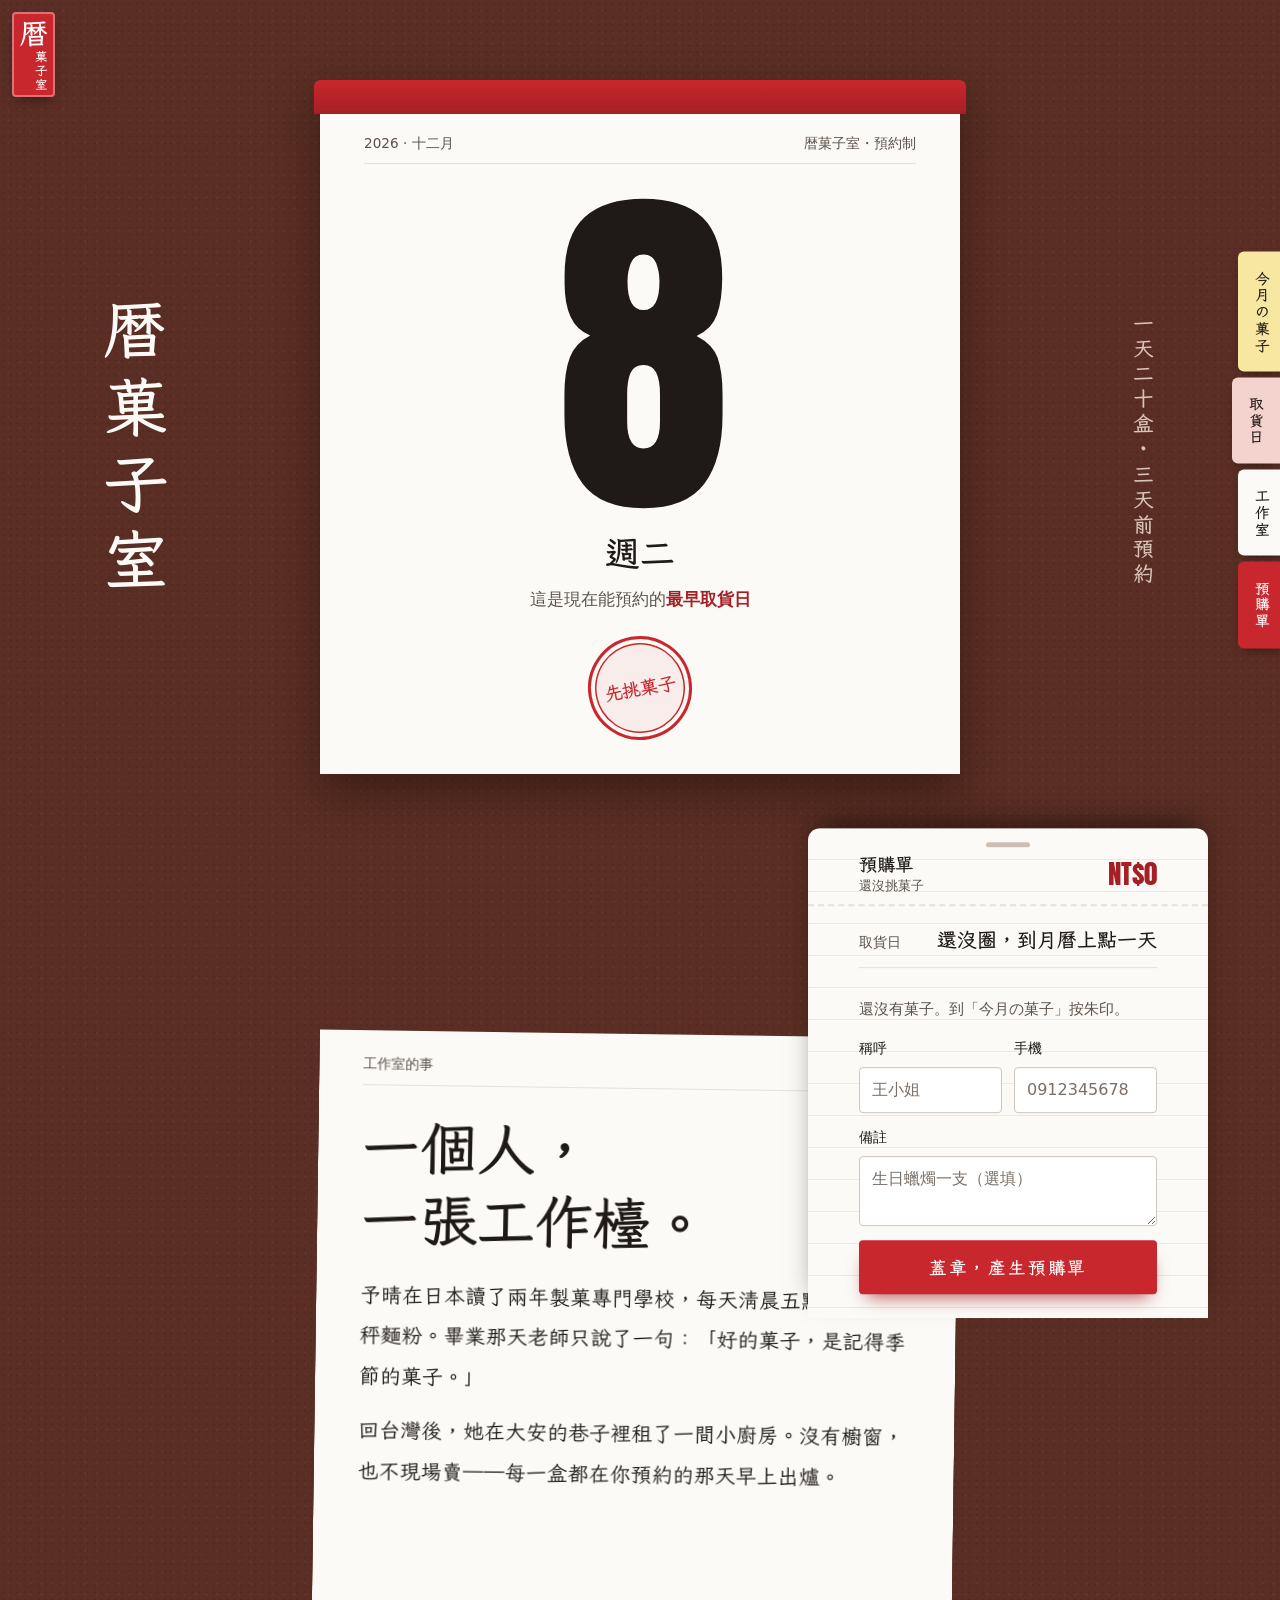
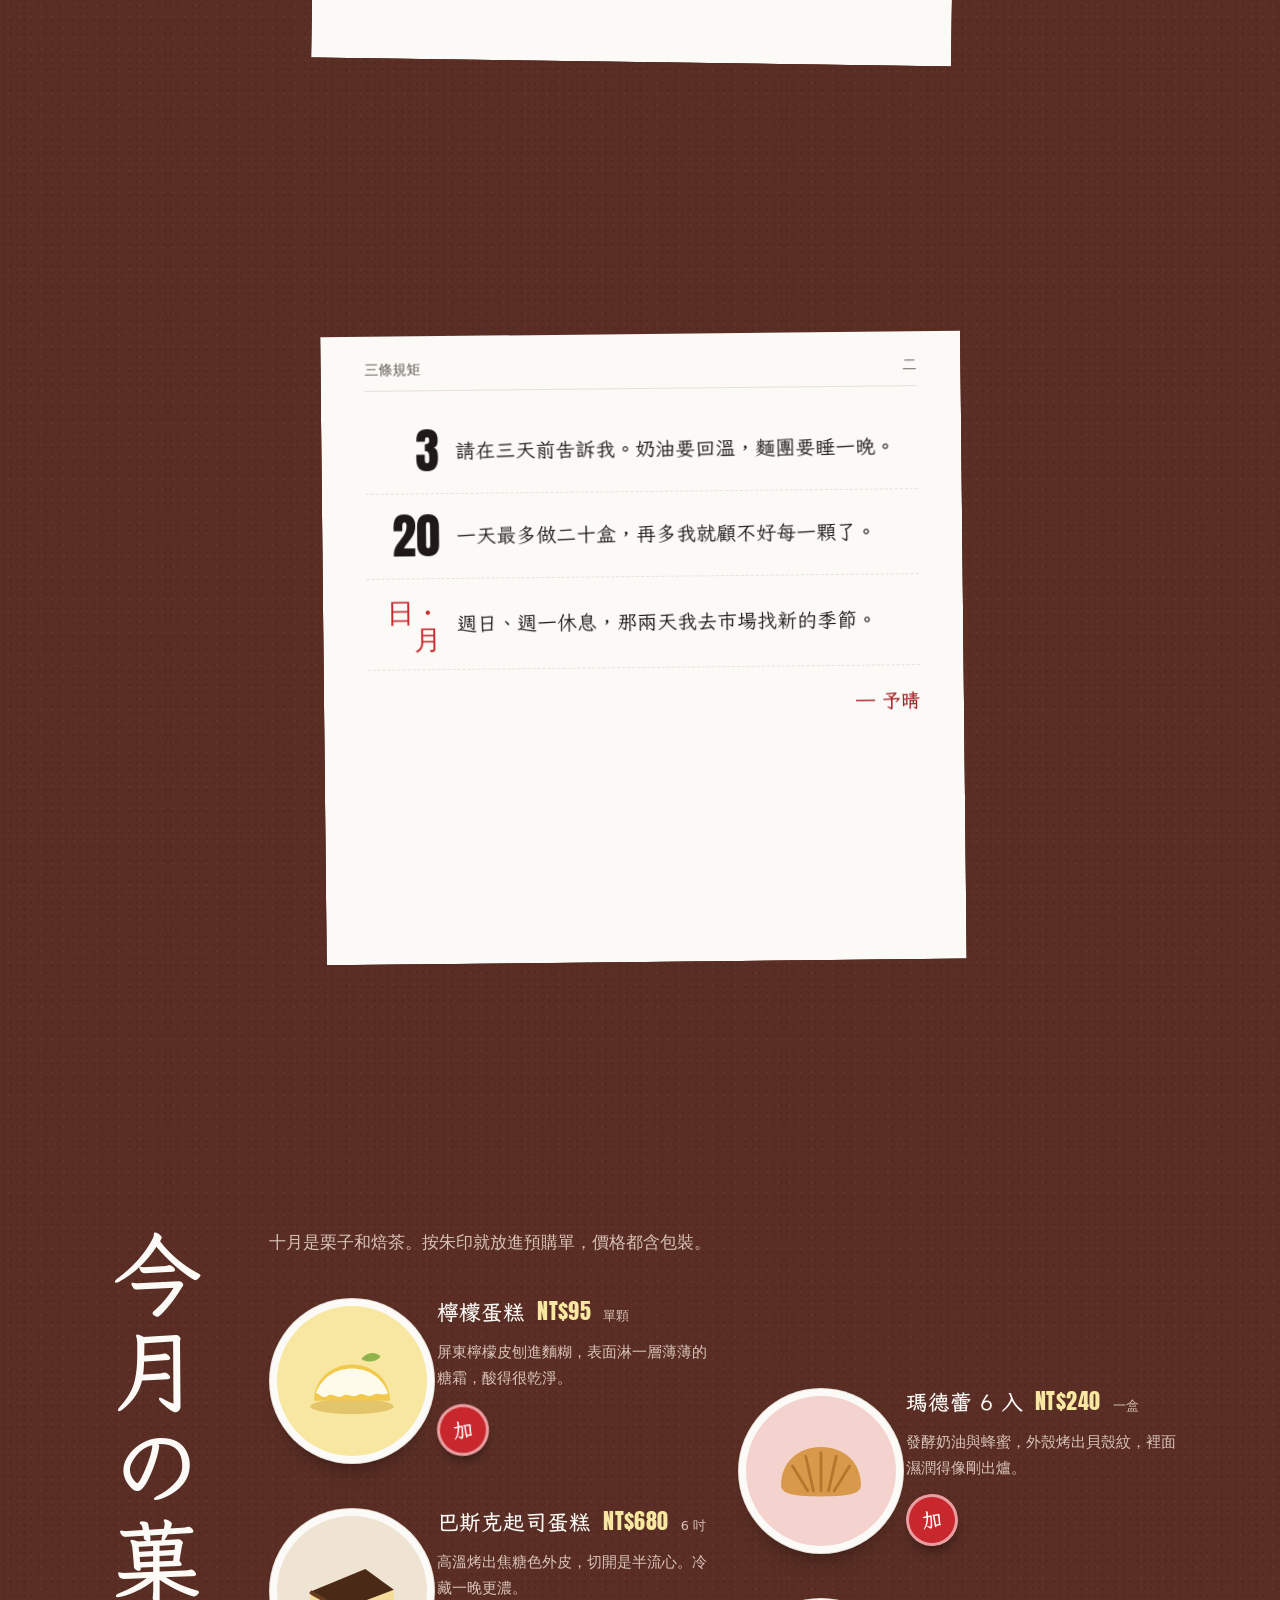
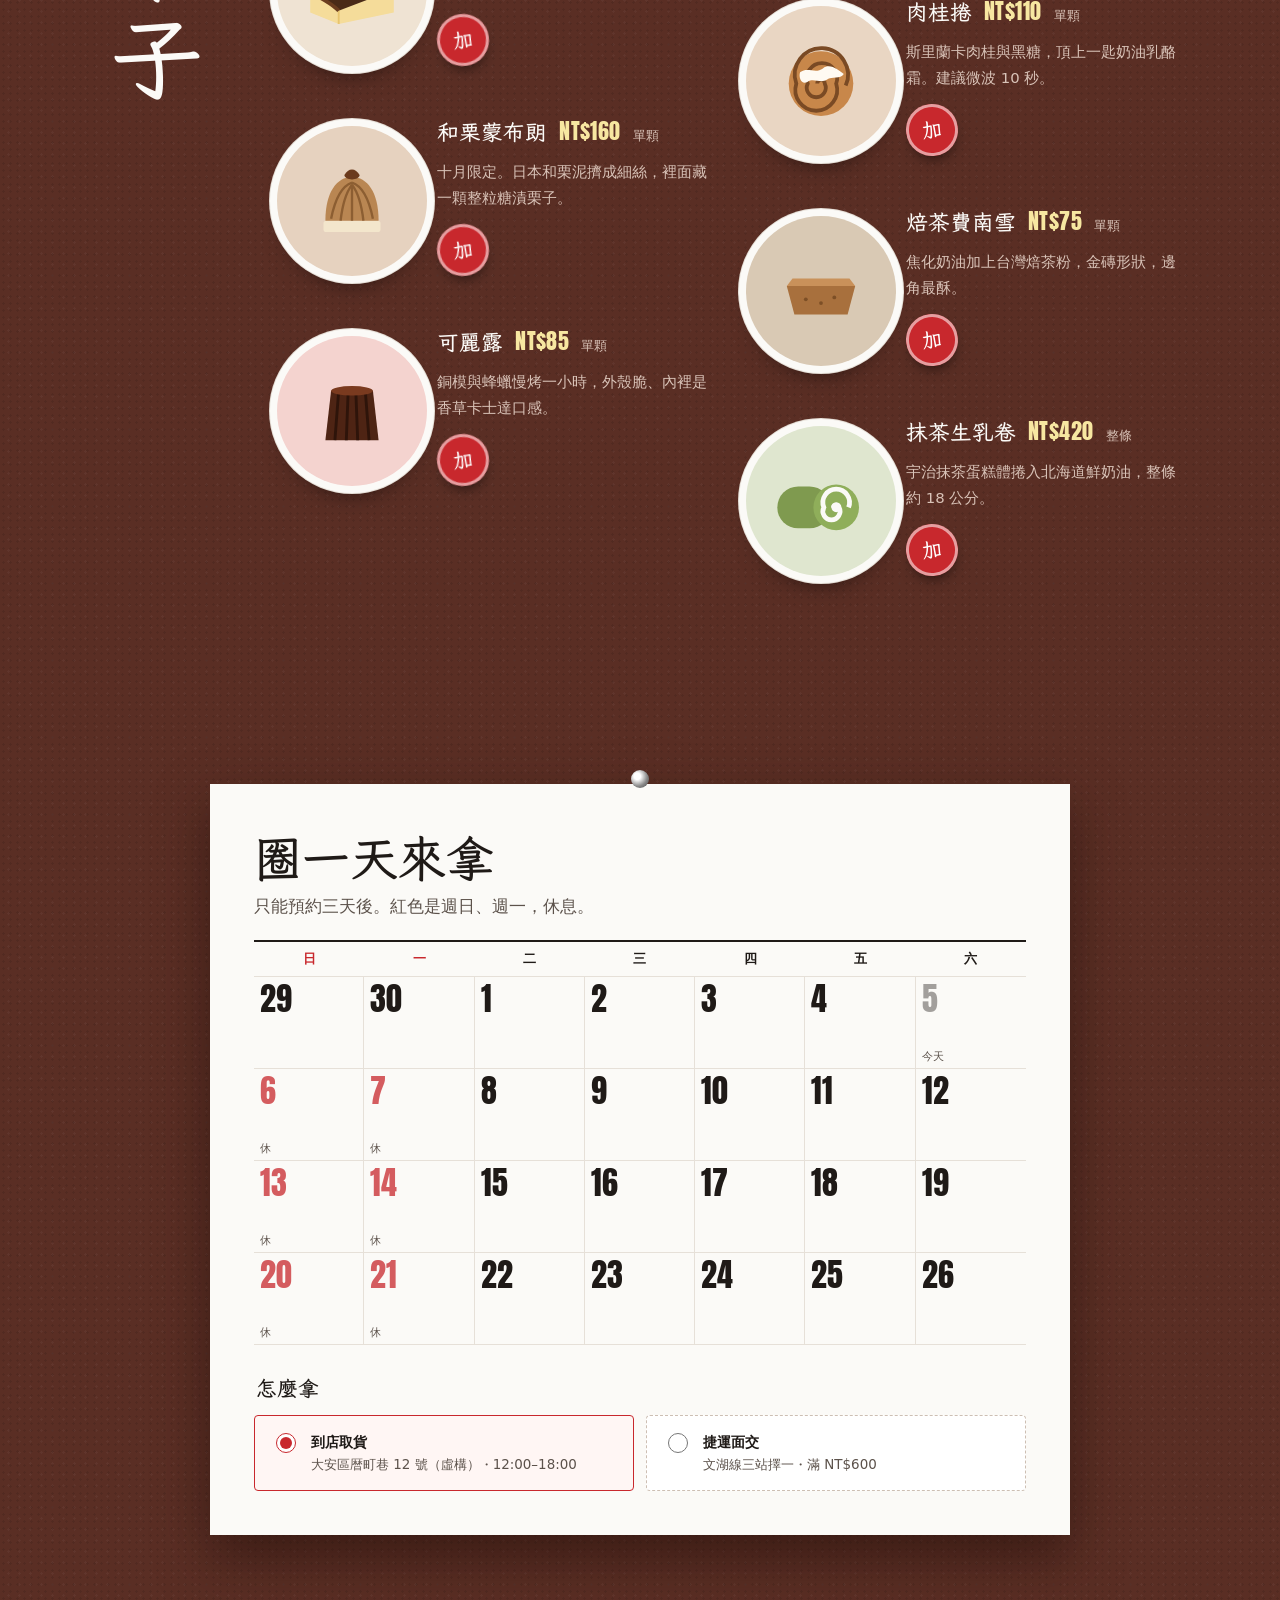
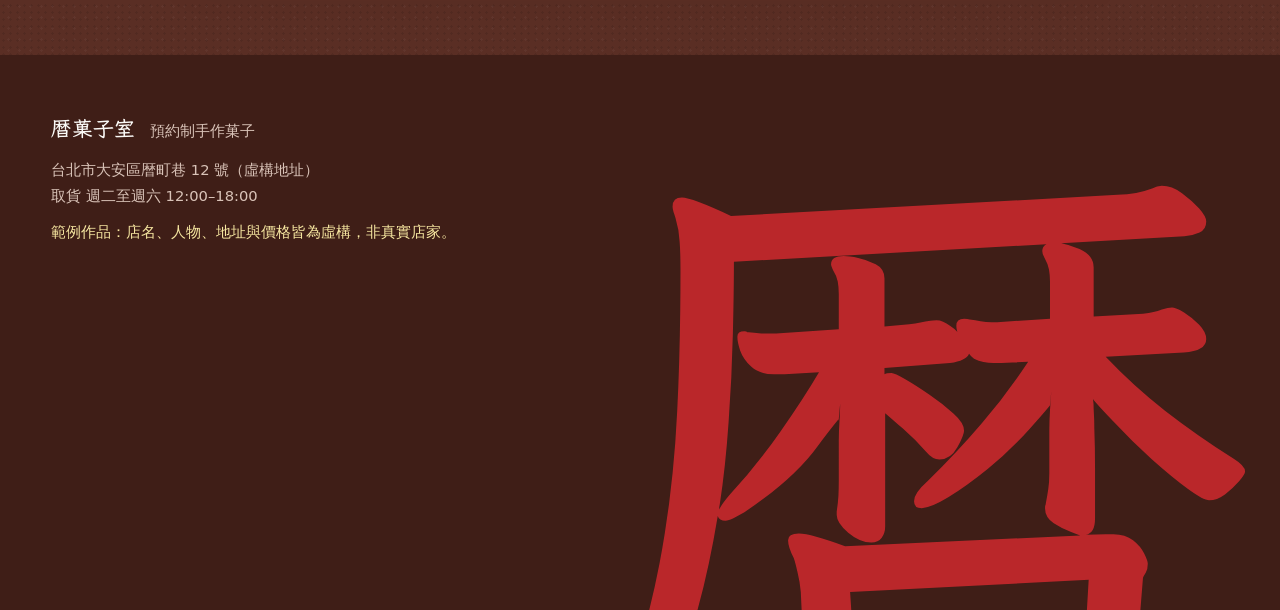
==== 01-dessert/index.html @ dc14c652 "Add five shop demo sites and portfolio index Co-Authored-By: Claude Opus 5.5 <noreply@anthropic.com>" ====
<!doctype html>
<html lang="zh-Hant-TW">
<head>
<meta charset="utf-8">
<meta name="viewport" content="width=device-width, initial-scale=1, viewport-fit=cover">
<title>暦菓子室｜預約制手作甜點</title>
<meta name="description" content="暦菓子室：預約制手作甜點工作室，線上選品項與取貨日，一鍵傳到 LINE 完成預購。（範例作品）">
<meta name="theme-color" content="#5a2e24">
<link rel="preconnect" href="https://fonts.googleapis.com">
<link rel="preconnect" href="https://fonts.gstatic.com" crossorigin>
<link href="https://fonts.googleapis.com/css2?family=Anton&family=LXGW+WenKai+TC:wght@400;700&family=Noto+Sans+TC:wght@400;500;700&display=swap" rel="stylesheet">
<link rel="stylesheet" href="style.css">
</head>
<body>
<!--
THESIS: 預購的核心是「哪一天拿」。整頁是一本日めくり撕頁日曆：往下捲就是一頁頁撕下來，導覽是活頁夾的直排索引標籤，購物單是從底部拉起的一張預購單。拒絕頂部導覽列＋商品格線＋購物車側欄。
OWN-WORLD: 栗子棕牆面、白色日曆紙與鋸齒撕邊、紅色週日週一、朱紅印章按鈕、直排書寫；Anton 大數字、霞鶩文楷手寫、思源黑體內文。
STORY: 第一頁看到最早能拿的日子 → 撕下一頁讀到一人工作室 → 再撕一頁讀到三條規矩 → 挑菓子蓋章 → 在整月月曆圈一天 → 拉起預購單傳 LINE。
FIRST VIEWPORT: 牆上一本撕頁日曆，整頁高的 Anton 數字是最早取貨日；左上角朱印店章；手機底部露出預購單把手；電腦右緣是直排索引標籤。
FORM: 日めくり撕頁日曆（rework：結構改為 sticky 疊頁 + 直排索引 + 底部抽屜）；seed key fad248e2。
FINISH: unreviewed and undocumented is unfinished; this build ends with the finish review, the verdict, DESIGN.md, and every shipping raster carrying its provenance
-->
<a class="skip" href="#kashi">跳到菓子清單</a>

<a class="seal" href="#top" aria-label="暦菓子室 回到第一頁"><span>暦</span><span>菓子室</span></a>

<nav class="tabs" aria-label="索引">
  <a href="#kashi" class="tab tab-a"><span>今月の菓子</span></a>
  <a href="#koyomi" class="tab tab-b"><span>取貨日</span></a>
  <a href="#studio" class="tab tab-c"><span>工作室</span></a>
  <a href="#slip" class="tab tab-d" id="tabSlip"><span>預購單</span><b id="tabCount" hidden>0</b></a>
</nav>

<main id="top">
  <div class="stack">
    <section class="page page-1" aria-labelledby="p1">
      <p class="wall-word wall-left" aria-hidden="true">暦菓子室</p>
      <p class="wall-word wall-right" aria-hidden="true">一天二十盒・三天前預約</p>
      <div class="sheet">
        <p class="sheet-top"><span id="heroYM">2026 · 十月</span><span>暦菓子室・預約制</span></p>
        <h1 id="p1" class="sr">暦菓子室 預約制手作菓子</h1>
        <p class="big-num" id="heroNum" aria-hidden="true">13</p>
        <p class="big-dow" id="heroDow">週二</p>
        <p class="big-note">這是現在能預約的<strong>最早取貨日</strong></p>
        <a class="stamp-btn" href="#kashi">先挑菓子</a>
      </div>
    </section>

    <section class="page page-2" id="studio" aria-labelledby="p2">
      <div class="sheet sheet-letter">
        <p class="sheet-top"><span>工作室的事</span><span>一</span></p>
        <h2 id="p2">一個人，<br>一張工作檯。</h2>
        <p>予晴在日本讀了兩年製菓專門學校，每天清晨五點跟著老師秤麵粉。畢業那天老師只說了一句：「好的菓子，是記得季節的菓子。」</p>
        <p>回台灣後，她在大安的巷子裡租了一間小廚房。沒有櫥窗，也不現場賣——每一盒都在你預約的那天早上出爐。</p>
      </div>
    </section>

    <section class="page page-3" aria-labelledby="p3">
      <div class="sheet sheet-list">
        <p class="sheet-top"><span>三條規矩</span><span>二</span></p>
        <h2 id="p3" class="sr">預約規矩</h2>
        <ol class="rules">
          <li><span class="r-num">3</span><p>請在三天前告訴我。奶油要回溫，麵團要睡一晚。</p></li>
          <li><span class="r-num">20</span><p>一天最多做二十盒，再多我就顧不好每一顆了。</p></li>
          <li><span class="r-num red">日・月</span><p>週日、週一休息，那兩天我去市場找新的季節。</p></li>
        </ol>
        <p class="sign">— 予晴</p>
      </div>
    </section>
  </div>

  <section id="kashi" class="kashi" aria-labelledby="kashiTitle">
    <h2 id="kashiTitle" class="vtitle">今月の菓子</h2>
    <p class="kashi-lead">十月是栗子和焙茶。按朱印就放進預購單，價格都含包裝。</p>
    <ol class="shelf" id="products"></ol>
  </section>

  <section id="koyomi" class="koyomi" aria-labelledby="koyomiTitle">
    <div class="wall-cal">
      <div class="wall-cal-head">
        <h2 id="koyomiTitle">圈一天來拿</h2>
        <p>只能預約三天後。紅色是週日、週一，休息。</p>
      </div>
      <div class="month" id="month"></div>
      <fieldset class="how">
        <legend>怎麼拿</legend>
        <label class="ticket"><input type="radio" name="method" value="store" checked><span><b>到店取貨</b><small>大安區暦町巷 12 號（虛構）・12:00–18:00</small></span></label>
        <label class="ticket"><input type="radio" name="method" value="meet"><span><b>捷運面交</b><small>文湖線三站擇一・滿 NT$600</small></span></label>
        <div class="meet" id="meetBox" hidden>
          <label>地點<select id="meetSpot"><option>科技大樓站 1 號出口</option><option>大安站 6 號出口</option><option>忠孝復興站 2 號出口</option></select></label>
          <label>時間<select id="meetTime"><option>13:00</option><option>15:00</option><option>17:30</option></select></label>
        </div>
      </fieldset>
    </div>
  </section>
</main>

<aside class="slip" id="slip" aria-labelledby="slipTitle">
  <button class="slip-handle" id="slipHandle" type="button" aria-expanded="false" aria-controls="slipBody">
    <span class="grip" aria-hidden="true"></span>
    <span class="slip-sum"><b id="slipTitle">預購單</b><span id="slipMeta">還沒挑菓子</span></span>
    <strong id="slipTotal">NT$0</strong>
  </button>
  <div class="slip-body" id="slipBody">
    <div class="slip-date">
      <span class="slip-label">取貨日</span>
      <span class="slip-day" id="slipDay">還沒圈</span>
    </div>
    <ul class="cart" id="cart"></ul>
    <p class="cart-empty" id="cartEmpty">還沒有菓子。到「今月の菓子」按朱印。</p>
    <div class="fields">
      <label>稱呼<input id="cName" autocomplete="name" placeholder="王小姐"></label>
      <label>手機<input id="cPhone" type="tel" inputmode="tel" autocomplete="tel" placeholder="0912345678"></label>
      <label class="wide">備註<textarea id="cNote" rows="2" placeholder="生日蠟燭一支（選填）"></textarea></label>
    </div>
    <p class="error" id="error" role="alert"></p>
    <button class="seal-submit" id="makeOrder" type="button">蓋章，產生預購單</button>
    <div class="result" id="result" hidden tabindex="-1">
      <p class="result-stamp" aria-hidden="true">受付</p>
      <pre id="orderText"></pre>
      <div class="result-actions">
        <button class="btn-ink" id="copyBtn" type="button">複製文字</button>
        <a class="btn-line" id="lineBtn" href="#" target="_blank" rel="noopener">傳到 LINE</a>
      </div>
      <p class="copied" id="copied" role="status"></p>
    </div>
  </div>
</aside>

<footer class="foot">
  <div class="foot-info">
    <p><b>暦菓子室</b>　預約制手作菓子</p>
    <p>台北市大安區暦町巷 12 號（虛構地址）<br>取貨 週二至週六 12:00–18:00</p>
    <p class="demo">範例作品：店名、人物、地址與價格皆為虛構，非真實店家。</p>
  </div>
  <p class="foot-glyph" aria-hidden="true">暦</p>
</footer>

<script src="script.js"></script>
</body>
</html>
---- 01-dessert/style.css ----
:root {
  --wall: #5a2e24;
  --wall-deep: #3f1e17;
  --paper: #fbfaf7;
  --paper-edge: #e6e0d8;
  --ink: #1f1a17;
  --ink-soft: #5c524b;
  --red: #c8282d;
  --red-deep: #a51f24;
  --memo: #f7e7a1;
  --sakura: #f4d3cf;
  --matcha: #dfe6cf;
  --on-wall: #f6ebe4;
  --on-wall-soft: #d9c3b8;
  --line: #06c755;
  --hand: "LXGW WenKai TC", "Noto Sans TC", serif;
  --sans: "Noto Sans TC", system-ui, sans-serif;
  --num: "Anton", "Noto Sans TC", sans-serif;
  --gutter: clamp(16px, 4vw, 56px);
  --ease: cubic-bezier(.16, 1, .3, 1);
  --zz: 12px;
}
[hidden] { display: none !important; }
*, *::before, *::after { box-sizing: border-box; }
html { scroll-behavior: smooth; -webkit-text-size-adjust: 100%; }
body {
  margin: 0; overflow-x: hidden;
  font-family: var(--sans); font-size: clamp(15px, 1rem + .15vw, 17px); line-height: 1.75;
  color: var(--on-wall); background-color: var(--wall);
  background-image: radial-gradient(rgba(0,0,0,.09) 1px, transparent 1.2px), radial-gradient(rgba(255,255,255,.035) 1px, transparent 1.2px);
  background-size: 7px 7px, 11px 11px; background-position: 0 0, 3px 5px;
  padding-bottom: calc(76px + env(safe-area-inset-bottom));
  -webkit-tap-highlight-color: transparent;
  caret-color: var(--red); accent-color: var(--red);
}
::selection { background: var(--memo); color: var(--ink); }
:focus-visible { outline: 3px solid var(--memo); outline-offset: 3px; }
.sheet :focus-visible, .slip :focus-visible, .wall-cal :focus-visible { outline-color: var(--red); }
h1, h2, h3 { font-family: var(--hand); font-weight: 700; line-height: 1.25; margin: 0; text-wrap: balance; }
p { margin: 0; }
a { color: inherit; }
svg { display: block; max-width: 100%; }
.sr { position: absolute; width: 1px; height: 1px; overflow: hidden; clip-path: inset(50%); }
.skip { position: absolute; left: -999px; top: 8px; background: var(--paper); color: var(--ink); padding: 8px 14px; z-index: 90; }
.skip:focus { left: 8px; }

/* ---------- seal (brand) ---------- */
.seal {
  position: fixed; top: 12px; left: 12px; z-index: 60;
  display: flex; gap: 2px; align-items: flex-start; text-decoration: none;
  writing-mode: vertical-rl; padding: 6px 7px;
  background: var(--red); color: #fff; border-radius: 4px;
  box-shadow: 0 6px 14px -6px rgba(0,0,0,.6), inset 0 0 0 2px rgba(255,255,255,.35);
  font-family: var(--hand); font-weight: 700;
}
.seal span:first-child { font-size: 1.45rem; line-height: 1; }
@media (min-width: 1024px) { .seal span:first-child { font-size: 1.8rem; } }
.seal span:last-child { font-size: .78rem; letter-spacing: .15em; line-height: 1.2; }

/* ---------- index tabs ---------- */
.tabs { position: fixed; top: 0; right: 10px; z-index: 55; display: flex; gap: 4px; }
.tab {
  display: grid; place-items: center; position: relative;
  width: 46px; min-height: 64px; padding: 14px 0 10px; text-decoration: none;
  writing-mode: vertical-rl; font-family: var(--hand); font-weight: 700; font-size: .92rem; letter-spacing: .12em;
  color: var(--ink); border-radius: 0 0 6px 6px;
  box-shadow: 0 6px 12px -6px rgba(0,0,0,.55);
  transition: padding .35s var(--ease);
}
.tab:hover, .tab[aria-current="true"] { padding-top: 22px; }
.tab-a { background: var(--memo); }
.tab-b { background: var(--sakura); }
.tab-c { background: var(--paper); }
.tab-d { background: var(--red); color: #fff; display: none; }
.tab b { writing-mode: horizontal-tb; margin-top: 6px; min-width: 22px; height: 22px; border-radius: 11px; background: #fff; color: var(--red); font: 700 .78rem/22px var(--sans); text-align: center; }
@media (max-width: 1023px) {
  .tab span { font-size: 0; }
  .tab-a span::after { content: "菓子"; font-size: .92rem; }
  .tab-b span::after { content: "取貨"; font-size: .92rem; }
  .tab-c span::after { content: "店"; font-size: .92rem; }
}
@media (min-width: 1024px) {
  .tabs { top: 50%; right: 0; transform: translateY(-50%); flex-direction: column; gap: 6px; }
  .tab { width: 48px; min-height: 0; padding: 18px 0; border-radius: 6px 0 0 6px; transform: translateX(6px); transition: transform .35s var(--ease); }
  .tab:hover, .tab[aria-current="true"] { transform: translateX(0); padding-top: 18px; }
  .tab-d { display: grid; }
}

/* ---------- stacked tear-off pages ---------- */
main { overflow-x: clip; }
#kashi, #koyomi { scroll-margin-top: 64px; }
.stack { position: relative; timeline-scope: --p2, --p3; }
.page { position: sticky; top: 0; min-height: 100svh; display: grid; place-items: center; padding: 84px var(--gutter) 100px; }
.wall-word { display: none; }
@media (min-width: 1024px) {
  .wall-word { display: block; position: absolute; top: 50%; translate: 0 -50%; writing-mode: vertical-rl; font-family: var(--hand); font-weight: 700; color: var(--paper); letter-spacing: .2em; }
  .wall-left { left: max(4vw, calc(50% - 560px)); font-size: clamp(3.4rem, 5vw, 5rem); }
  .wall-right { right: max(7vw, calc(50% - 520px)); font-size: 1.3rem; color: var(--on-wall-soft); }
}
.page-2 { view-timeline: --p2 block; }
.page-3 { view-timeline: --p3 block; }
.sheet {
  position: relative; width: min(100%, 640px); min-height: min(640px, calc(100svh - 200px));
  background: var(--paper); color: var(--ink);
  padding: 22px clamp(18px, 4vw, 44px) 34px;
  display: grid; align-content: start;
  filter: drop-shadow(0 18px 22px rgba(25, 8, 4, .45));
  transform-origin: 50% 0;
}
.page-1 .sheet::before {
  content: ""; position: absolute; left: -6px; right: -6px; top: -30px; height: 34px; border-radius: 6px 6px 0 0;
  background: linear-gradient(var(--red), var(--red-deep));
  -webkit-mask: radial-gradient(circle 7px at 25% 55%, #0000 98%, #000) , radial-gradient(circle 7px at 75% 55%, #0000 98%, #000);
  -webkit-mask-composite: source-in; mask-composite: intersect;
  mask: radial-gradient(circle 7px at 25% 55%, #0000 98%, #000), radial-gradient(circle 7px at 75% 55%, #0000 98%, #000);
}
.page-2 .sheet, .page-3 .sheet {
  -webkit-mask: linear-gradient(#000 0 0) 0 var(--zz) / 100% calc(100% - var(--zz)) no-repeat, conic-gradient(from 135deg at 50% 100%, #000 90deg, #0000 0) 0 0 / calc(2 * var(--zz)) var(--zz) repeat-x;
  mask: linear-gradient(#000 0 0) 0 var(--zz) / 100% calc(100% - var(--zz)) no-repeat, conic-gradient(from 135deg at 50% 100%, #000 90deg, #0000 0) 0 0 / calc(2 * var(--zz)) var(--zz) repeat-x;
  padding-top: calc(22px + var(--zz));
}
.page-2 .sheet { rotate: .8deg; }
.page-3 .sheet { rotate: -.6deg; }
.sheet-top { display: flex; justify-content: space-between; font-size: .85rem; color: var(--ink-soft); border-bottom: 1px solid var(--paper-edge); padding-bottom: 8px; margin-bottom: 8px; font-variant-numeric: tabular-nums; }
.big-num { font-family: var(--num); font-size: min(52vw, 40svh, 22rem); line-height: 1; text-align: center; letter-spacing: -.02em; font-variant-numeric: tabular-nums; margin-top: 8px; }
.big-dow { text-align: center; font-family: var(--hand); font-weight: 700; font-size: clamp(1.5rem, 5vw, 2.2rem); line-height: 1.2; }
.big-note { text-align: center; margin-top: 10px; color: var(--ink-soft); }
.big-note strong { color: var(--red-deep); }
.stamp-btn {
  justify-self: center; margin-top: 22px; width: 104px; height: 104px; border-radius: 50%;
  display: grid; place-items: center; text-decoration: none; rotate: -10deg;
  border: 3px solid var(--red); color: var(--red); background: rgba(200, 40, 45, .06);
  font-family: var(--hand); font-weight: 700; font-size: 1.15rem;
  box-shadow: inset 0 0 0 4px var(--paper), inset 0 0 0 5.5px var(--red);
  transition: rotate .4s var(--ease), background-color .2s;
}
.stamp-btn:hover { rotate: 0deg; background: rgba(200, 40, 45, .14); }
.sheet-letter h2 { font-size: clamp(2.2rem, 8vw, 3.6rem); margin: 18px 0 20px; }
.sheet-letter p:not(.sheet-top) { font-family: var(--hand); font-size: clamp(1.1rem, 3.6vw, 1.3rem); line-height: 1.95; margin-bottom: 14px; max-width: 30em; }
.rules { list-style: none; padding: 0; margin: 10px 0 0; }
.rules li { display: grid; grid-template-columns: 4.6rem 1fr; gap: 16px; align-items: center; padding: 18px 0; border-bottom: 1px dashed var(--paper-edge); }
.r-num { font-family: var(--num); font-size: 3rem; line-height: 1; text-align: right; }
.r-num.red { color: var(--red); font-size: 1.7rem; }
.rules p { font-family: var(--hand); font-size: clamp(1.08rem, 3.4vw, 1.25rem); line-height: 1.7; }
.sign { justify-self: end; margin-top: 18px; font-family: var(--hand); font-weight: 700; color: var(--red-deep); font-size: 1.2rem; }

@supports (animation-timeline: view()) {
  @media (prefers-reduced-motion: no-preference) {
    .page-1 .sheet { animation: recede linear both; animation-timeline: --p2; animation-range: entry 10% entry 100%; }
    .page-2 .sheet { animation: recede linear both; animation-timeline: --p3; animation-range: entry 10% entry 100%; }
    @keyframes recede { to { transform: translateY(-3%) scale(.93) rotate(-4deg); filter: drop-shadow(0 6px 8px rgba(25,8,4,.3)) brightness(.72); } }
  }
}

/* ---------- 今月の菓子 ---------- */
.kashi { position: relative; max-width: 1180px; margin: 0 auto; padding: clamp(64px, 10vw, 140px) var(--gutter) clamp(48px, 8vw, 100px); }
.vtitle { font-size: clamp(2.6rem, 10vw, 5.2rem); letter-spacing: .06em; color: var(--paper); }
.kashi-lead { color: var(--on-wall-soft); margin: 10px 0 40px; max-width: 26em; }
.shelf { list-style: none; margin: 0; padding: 0; display: grid; gap: 44px 28px; }
.item { display: grid; grid-template-columns: 112px 1fr; gap: 6px 18px; align-items: start; }
.plate {
  grid-row: span 3; width: 112px; aspect-ratio: 1; border-radius: 50%; display: grid; place-items: center;
  box-shadow: 0 0 0 7px var(--paper), 0 0 0 8px var(--paper-edge), 0 18px 24px -12px rgba(0,0,0,.6);
  margin: 8px;
}
.plate svg { width: 76%; }
.item h3 { font-size: 1.35rem; color: var(--paper); display: flex; flex-wrap: wrap; align-items: baseline; gap: 4px 12px; }
.item .price { font-family: var(--num); font-weight: 400; font-size: 1.35rem; letter-spacing: .02em; color: var(--memo); font-variant-numeric: tabular-nums; }
.item .unit { font-family: var(--sans); font-size: .8rem; font-weight: 400; color: var(--on-wall-soft); }
.item p { color: var(--on-wall-soft); font-size: .93rem; }
.hanko {
  width: 52px; height: 52px; border-radius: 50%; border: 0; cursor: pointer; rotate: -8deg;
  background: var(--red); color: #fff; font: 700 1.25rem/1 var(--hand);
  box-shadow: inset 0 0 0 3px rgba(255,255,255,.55), 0 8px 14px -6px rgba(0,0,0,.6);
  transition: rotate .35s var(--ease), scale .2s var(--ease);
}
.hanko:hover { rotate: 4deg; }
.hanko:active { scale: .9; }
.qty { display: inline-flex; align-items: center; gap: 6px; }
.qty button { width: 44px; height: 44px; border-radius: 50%; border: 2px solid currentColor; background: transparent; color: inherit; font: 700 1.25rem/1 var(--sans); cursor: pointer; }
.shelf .qty { color: var(--paper); }
.shelf .qty button:hover { background: var(--paper); color: var(--wall); }
.qty output { min-width: 2.2ch; text-align: center; font-family: var(--num); font-size: 1.6rem; font-variant-numeric: tabular-nums; }
.shelf .qty output { color: var(--memo); }
@media (min-width: 720px) {
  .shelf { grid-template-columns: 1fr 1fr; }
  .shelf .item:nth-child(even) { translate: 0 90px; }
  .shelf { padding-bottom: 90px; }
}
@media (min-width: 1024px) {
  .kashi { display: grid; grid-template-columns: auto 1fr; gap: 0 56px; }
  .vtitle { writing-mode: vertical-rl; grid-row: span 2; position: sticky; top: 60px; align-self: start; font-size: 5.6rem; }
  .kashi-lead { margin-top: 0; }
  .item { grid-template-columns: 150px 1fr; }
  .plate { width: 150px; }
}

/* ---------- wall calendar ---------- */
.koyomi { padding: clamp(40px, 8vw, 100px) var(--gutter) clamp(64px, 10vw, 120px); }
.wall-cal { max-width: 860px; margin: 0 auto; background: var(--paper); color: var(--ink); padding: clamp(18px, 4vw, 44px); position: relative; filter: drop-shadow(0 22px 26px rgba(25,8,4,.5)); }
.wall-cal::before { content: ""; position: absolute; top: -14px; left: 50%; width: 18px; height: 18px; border-radius: 50%; translate: -50% 0; background: radial-gradient(circle at 35% 35%, #fff 0 20%, #888 60%, #444); }
.wall-cal-head { display: grid; gap: 4px; margin-bottom: 18px; }
.wall-cal-head h2 { font-size: clamp(2rem, 6vw, 3rem); }
.wall-cal-head p { color: var(--ink-soft); }
.month { display: grid; grid-template-columns: repeat(7, minmax(0, 1fr)); border-top: 2px solid var(--ink); }
.dow-h { padding: 6px 0; text-align: center; font-size: .8rem; font-weight: 700; border-bottom: 1px solid var(--paper-edge); }
.dow-h.red { color: var(--red); }
.cell {
  position: relative; min-height: clamp(58px, 12vw, 92px); border: 0; border-bottom: 1px solid var(--paper-edge); border-right: 1px solid var(--paper-edge);
  background: transparent; color: var(--ink); cursor: pointer; padding: 4px 6px; text-align: left;
  display: grid; align-content: space-between; font-family: var(--sans);
}
.cell:nth-child(7n) { border-right: 0; }
.cell .n { font-family: var(--num); font-size: clamp(1.3rem, 4vw, 2rem); line-height: 1.1; font-variant-numeric: tabular-nums; }
.cell .s { font-size: .68rem; color: var(--ink-soft); }
.cell.red .n { color: var(--red); }
.cell:disabled { cursor: not-allowed; }
.cell:disabled .n { opacity: .4; }
.cell.red:disabled .n { opacity: .75; }
.cell.blank { cursor: default; }
.cell:not(:disabled):not(.blank):hover { background: #fdf3e9; }
.cell .ring { position: absolute; inset: 2px; pointer-events: none; }
.cell .ring ellipse { fill: none; stroke: var(--red); stroke-width: 3; stroke-linecap: round; stroke-dasharray: 100; stroke-dashoffset: 100; opacity: 0; }
.cell[aria-pressed="true"] .ring ellipse { opacity: 1; }
.cell[aria-pressed="true"] .ring ellipse { animation: draw .6s var(--ease) forwards; }
@keyframes draw { to { stroke-dashoffset: 0; } }
.how { border: 0; padding: 0; margin: 26px 0 0; display: grid; gap: 12px; }
.how legend { font-family: var(--hand); font-weight: 700; font-size: 1.3rem; margin-bottom: 8px; }
@media (min-width: 640px) { .how { grid-template-columns: 1fr 1fr; } .meet { grid-column: 1 / -1; } }
.ticket { position: relative; display: flex; gap: 12px; align-items: flex-start; padding: 14px 16px; cursor: pointer; background: #fff; border: 1.5px dashed #cdbfb3; border-radius: 4px; }
.ticket:has(input:checked) { border-style: solid; border-color: var(--red); background: #fff6f4; }
.ticket input { width: 20px; height: 20px; margin-top: 3px; flex: none; }
.ticket small { display: block; color: var(--ink-soft); font-size: .84rem; line-height: 1.5; }
.meet { display: grid; gap: 12px; grid-template-columns: 1fr 1fr; }
label { display: grid; gap: 6px; font-size: .9rem; font-weight: 500; color: var(--ink); }
input:not([type=radio]), select, textarea { width: 100%; min-height: 46px; padding: 10px 12px; font: 16px/1.5 var(--sans); color: var(--ink); background: #fff; border: 1.5px solid #cfc6bd; border-radius: 4px; }
input::placeholder, textarea::placeholder { color: #7a6f67; }
input:focus, select:focus, textarea:focus { outline: none; border-color: var(--red); box-shadow: 0 0 0 3px rgba(200,40,45,.18); }
input[aria-invalid="true"] { border-color: var(--red); background: #fff5f3; }

/* ---------- order slip (bottom drawer) ---------- */
.slip {
  position: fixed; left: 0; right: 0; bottom: 0; z-index: 70;
  max-height: 88svh; display: flex; flex-direction: column;
  background: var(--paper); color: var(--ink);
  border-radius: 14px 14px 0 0;
  box-shadow: 0 -14px 30px -10px rgba(0,0,0,.55);
  transform: translateY(calc(100% - 72px - env(safe-area-inset-bottom)));
  transition: transform .5s var(--ease);
  background-image: repeating-linear-gradient(transparent 0 31px, rgba(44, 80, 160, .1) 31px 32px);
}
.slip.open { transform: translateY(0); }
.slip.dragging { transition: none; }
.slip-handle {
  flex: none; display: grid; grid-template-columns: 1fr auto; align-items: center; gap: 2px 12px;
  min-height: 72px; padding: 14px var(--gutter) 10px; border: 0; background: transparent; color: inherit; cursor: grab; text-align: left; touch-action: none;
  border-bottom: 2px dashed var(--paper-edge);
}
.grip { grid-column: 1 / -1; justify-self: center; width: 44px; height: 5px; border-radius: 3px; background: #cdbfb3; margin-bottom: 4px; }
.slip-sum { display: grid; line-height: 1.3; }
.slip-sum b { font-family: var(--hand); font-size: 1.15rem; }
.slip-sum span { font-size: .82rem; color: var(--ink-soft); }
.slip-handle strong { font-family: var(--num); font-weight: 400; font-size: 1.7rem; color: var(--red-deep); font-variant-numeric: tabular-nums; }
.slip.bump .slip-handle strong { animation: bump .45s var(--ease); }
@keyframes bump { 40% { transform: scale(1.18); } }
.slip-body { overflow-y: auto; overscroll-behavior: contain; padding: 16px var(--gutter) calc(24px + env(safe-area-inset-bottom)); display: grid; gap: 14px; align-content: start; }
.slip-date { display: flex; align-items: baseline; justify-content: space-between; gap: 12px; padding-bottom: 10px; border-bottom: 1px solid var(--paper-edge); }
.slip-label { font-size: .85rem; color: var(--ink-soft); }
.slip-day { font-family: var(--hand); font-weight: 700; font-size: 1.25rem; }
.slip-day.set { color: var(--red-deep); }
.cart { list-style: none; margin: 0; padding: 0; display: grid; gap: 6px; }
.cart li { display: grid; grid-template-columns: 1fr auto; align-items: center; gap: 0 10px; padding: 6px 0; border-bottom: 1px dotted #cdbfb3; }
.cart .c-name { font-weight: 700; }
.cart .c-price { font-weight: 700; font-variant-numeric: tabular-nums; }
.cart .qty { grid-column: 1 / -1; color: var(--ink); }
.cart .qty button { width: 44px; height: 44px; }
.cart .qty output { font-size: 1.2rem; }
.cart-empty { color: var(--ink-soft); font-size: .92rem; }
.fields { display: grid; gap: 12px; grid-template-columns: 1fr 1fr; }
.fields .wide { grid-column: 1 / -1; }
.error { color: var(--red-deep); font-weight: 700; font-size: .92rem; }
.error:empty { display: none; }
.seal-submit {
  min-height: 54px; border: 0; border-radius: 4px; cursor: pointer;
  background: var(--red); color: #fff; font: 700 1.1rem var(--hand); letter-spacing: .1em;
  box-shadow: 0 10px 18px -8px rgba(165, 31, 36, .8);
}
.seal-submit:active { transform: translateY(1px); }
.result { position: relative; outline: none; border-top: 2px dashed var(--paper-edge); padding-top: 16px; }
.result-stamp { position: absolute; right: 4px; top: 12px; width: 70px; height: 70px; border-radius: 50%; border: 3px solid var(--red); color: var(--red); display: grid; place-items: center; font: 700 1.2rem var(--hand); rotate: 14deg; opacity: .85; }
.result pre { white-space: pre-wrap; word-break: break-word; margin: 0 0 14px; padding-right: 64px; font: 15px/1.8 var(--sans); }
.result-actions { display: flex; flex-wrap: wrap; gap: 10px; }
.result-actions > * { flex: 1 1 140px; min-height: 48px; display: inline-flex; align-items: center; justify-content: center; border: 0; border-radius: 4px; font: 700 1rem var(--sans); text-decoration: none; cursor: pointer; }
.btn-ink { background: var(--ink); color: #fff; }
.btn-line { background: var(--line); color: #fff; }
.copied { color: #1b7a3d; font-weight: 700; font-size: .9rem; min-height: 1.5em; margin-top: 8px; }
@media (min-width: 1024px) {
  body { padding-bottom: 0; }
  .slip { left: auto; right: 72px; width: 400px; border-radius: 12px 12px 0 0; max-height: 86svh; }
}

/* ---------- footer ---------- */
.foot { position: relative; overflow: hidden; background: var(--wall-deep); padding: 56px var(--gutter) 0; display: grid; }
.foot-info { display: grid; gap: 10px; max-width: 420px; color: var(--on-wall-soft); font-size: .92rem; position: relative; z-index: 1; }
.foot-info b { color: var(--paper); font-family: var(--hand); font-size: 1.3rem; }
.foot-info .demo { color: var(--memo); }
.foot-glyph { font-family: var(--hand); font-weight: 700; color: var(--red); font-size: clamp(15rem, 62vw, 44rem); line-height: .78; margin: -.06em -.08em -.2em auto; opacity: .9; }

@media (prefers-reduced-motion: reduce) {
  html { scroll-behavior: auto; }
  *, *::before, *::after { animation-duration: .01ms !important; animation-iteration-count: 1 !important; transition-duration: .01ms !important; }
}
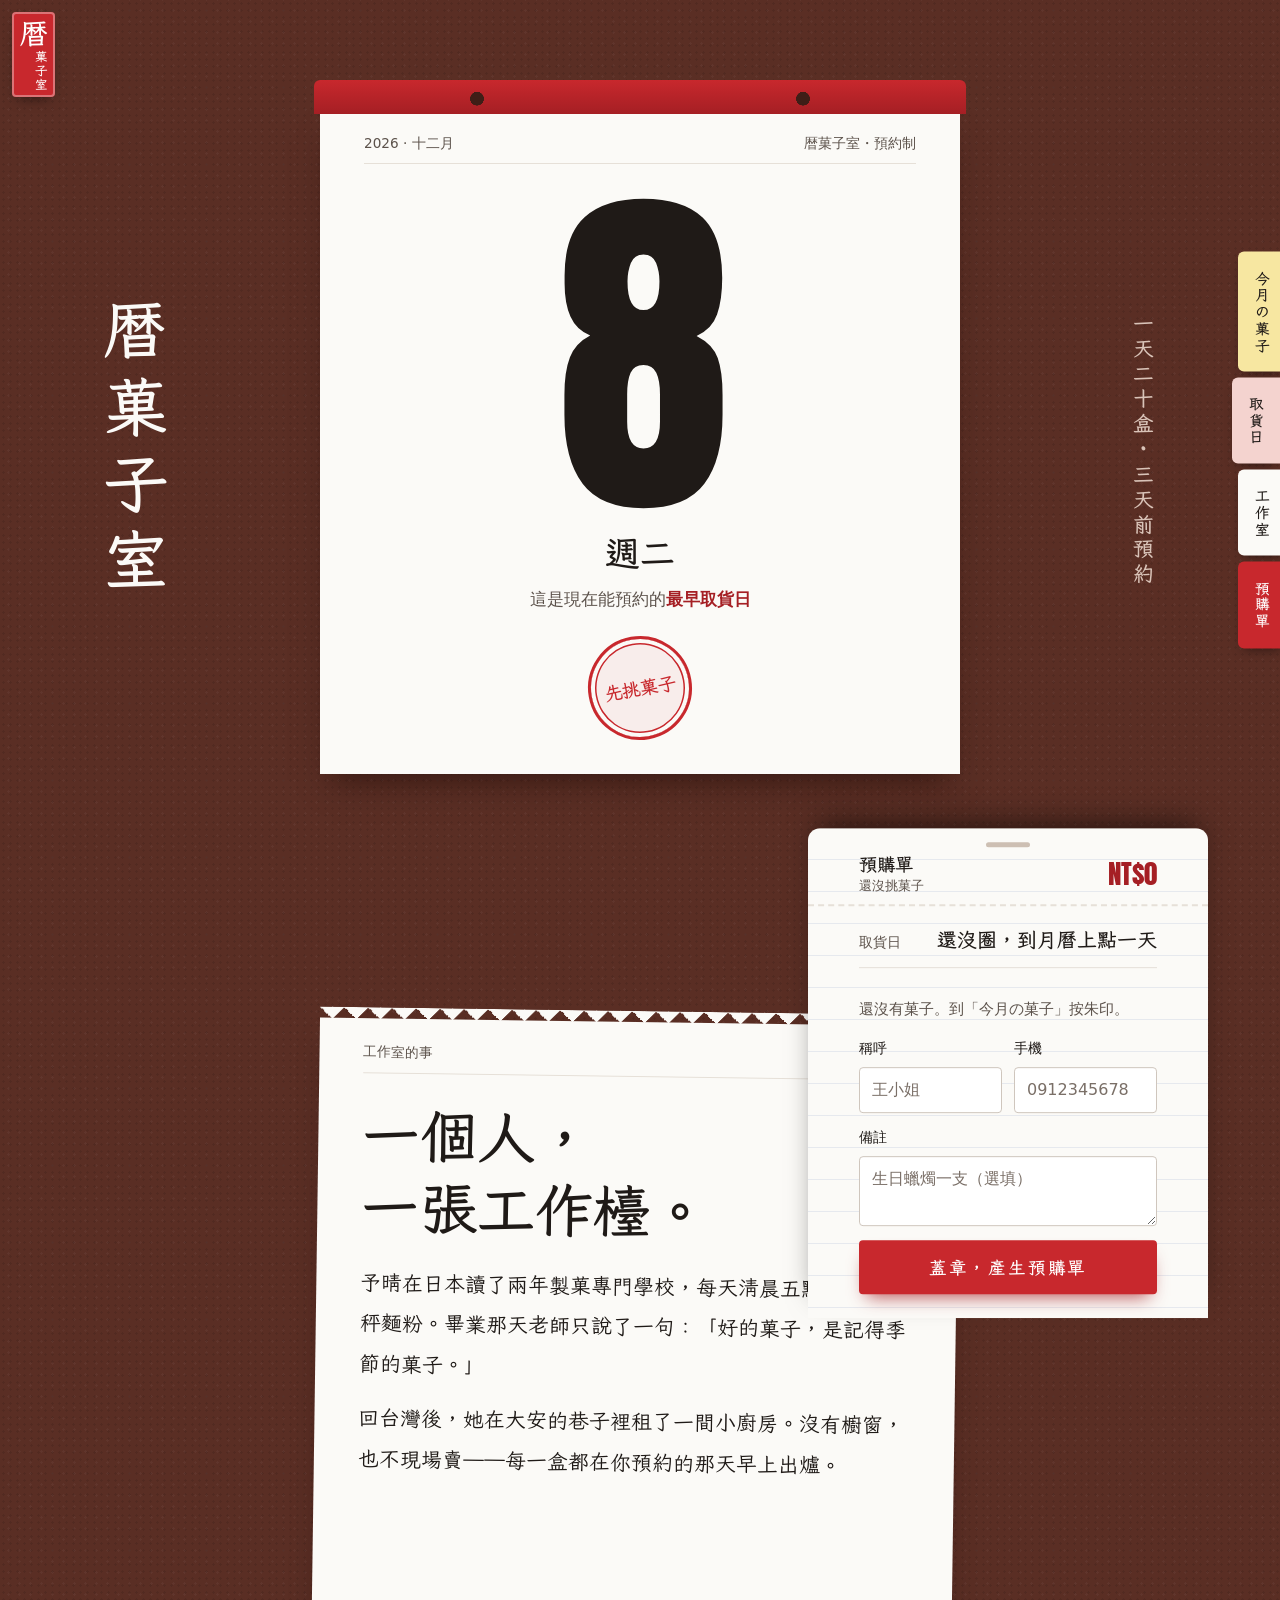
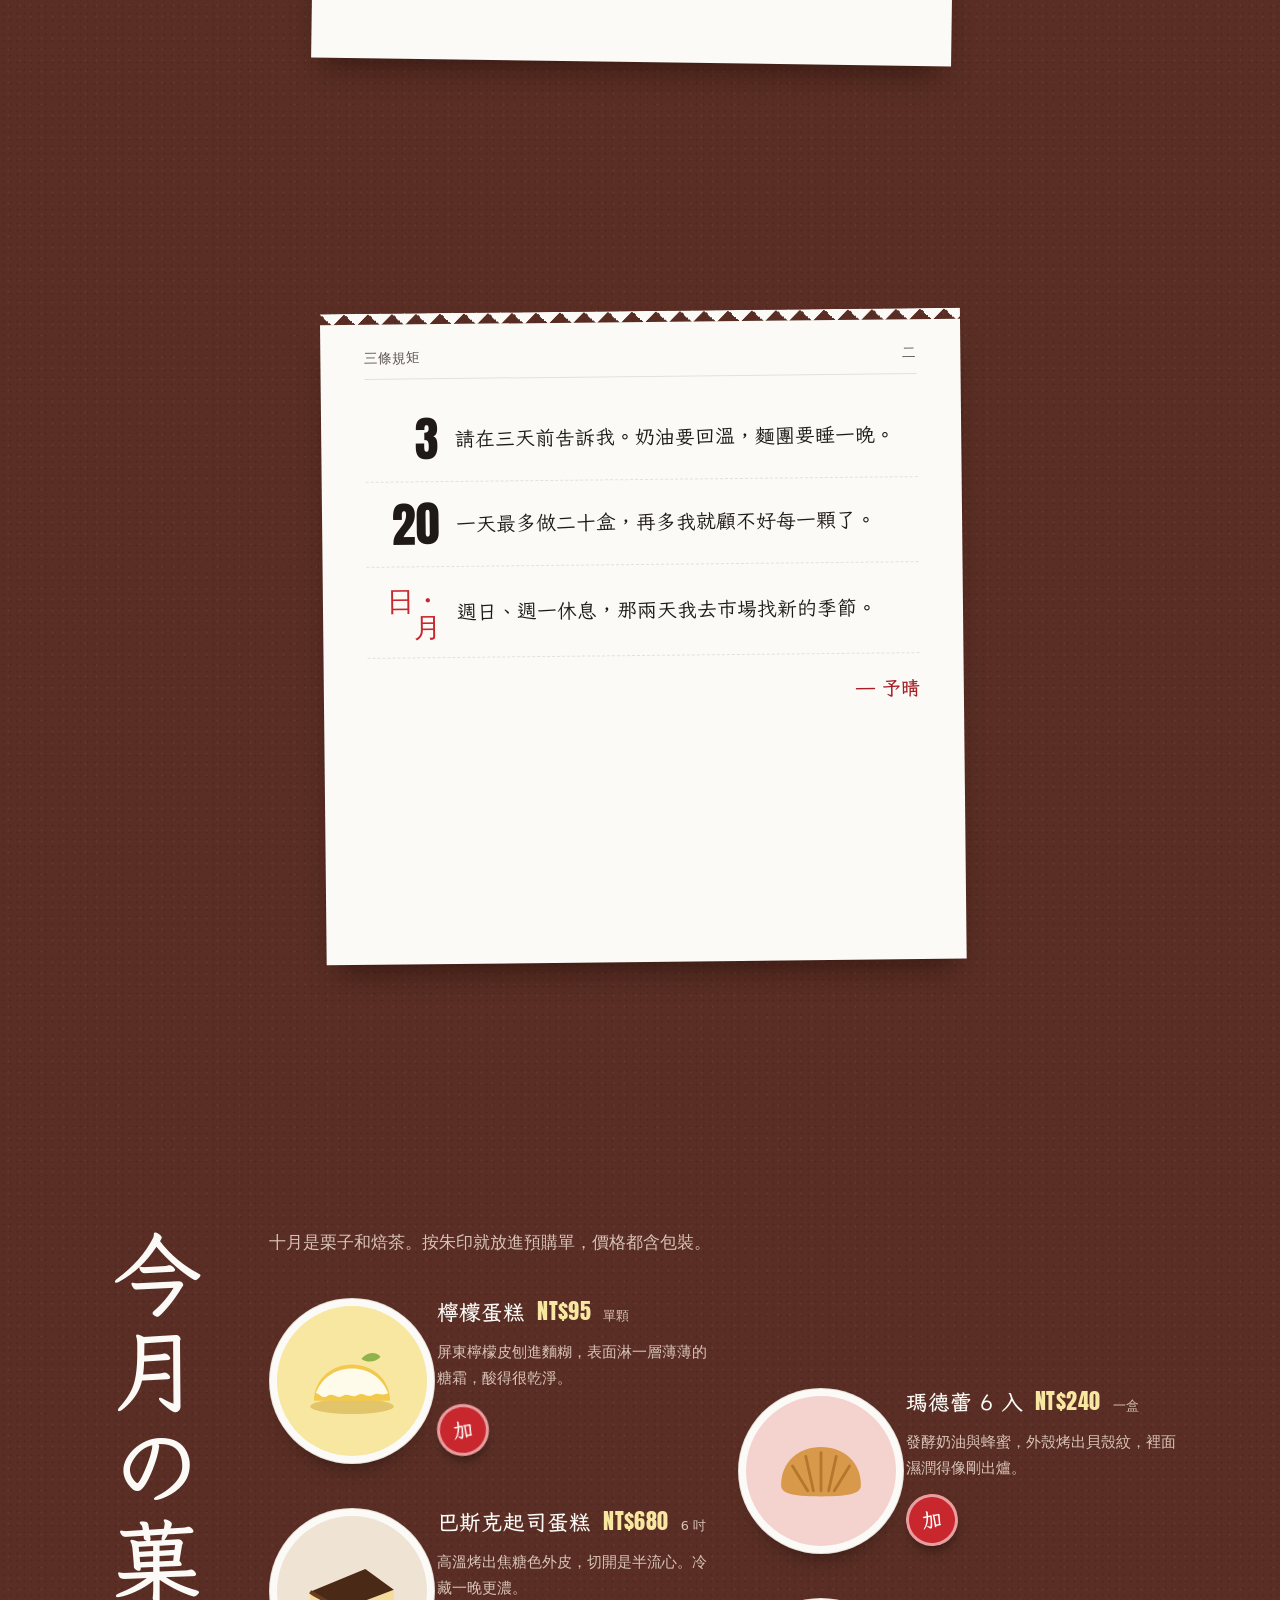
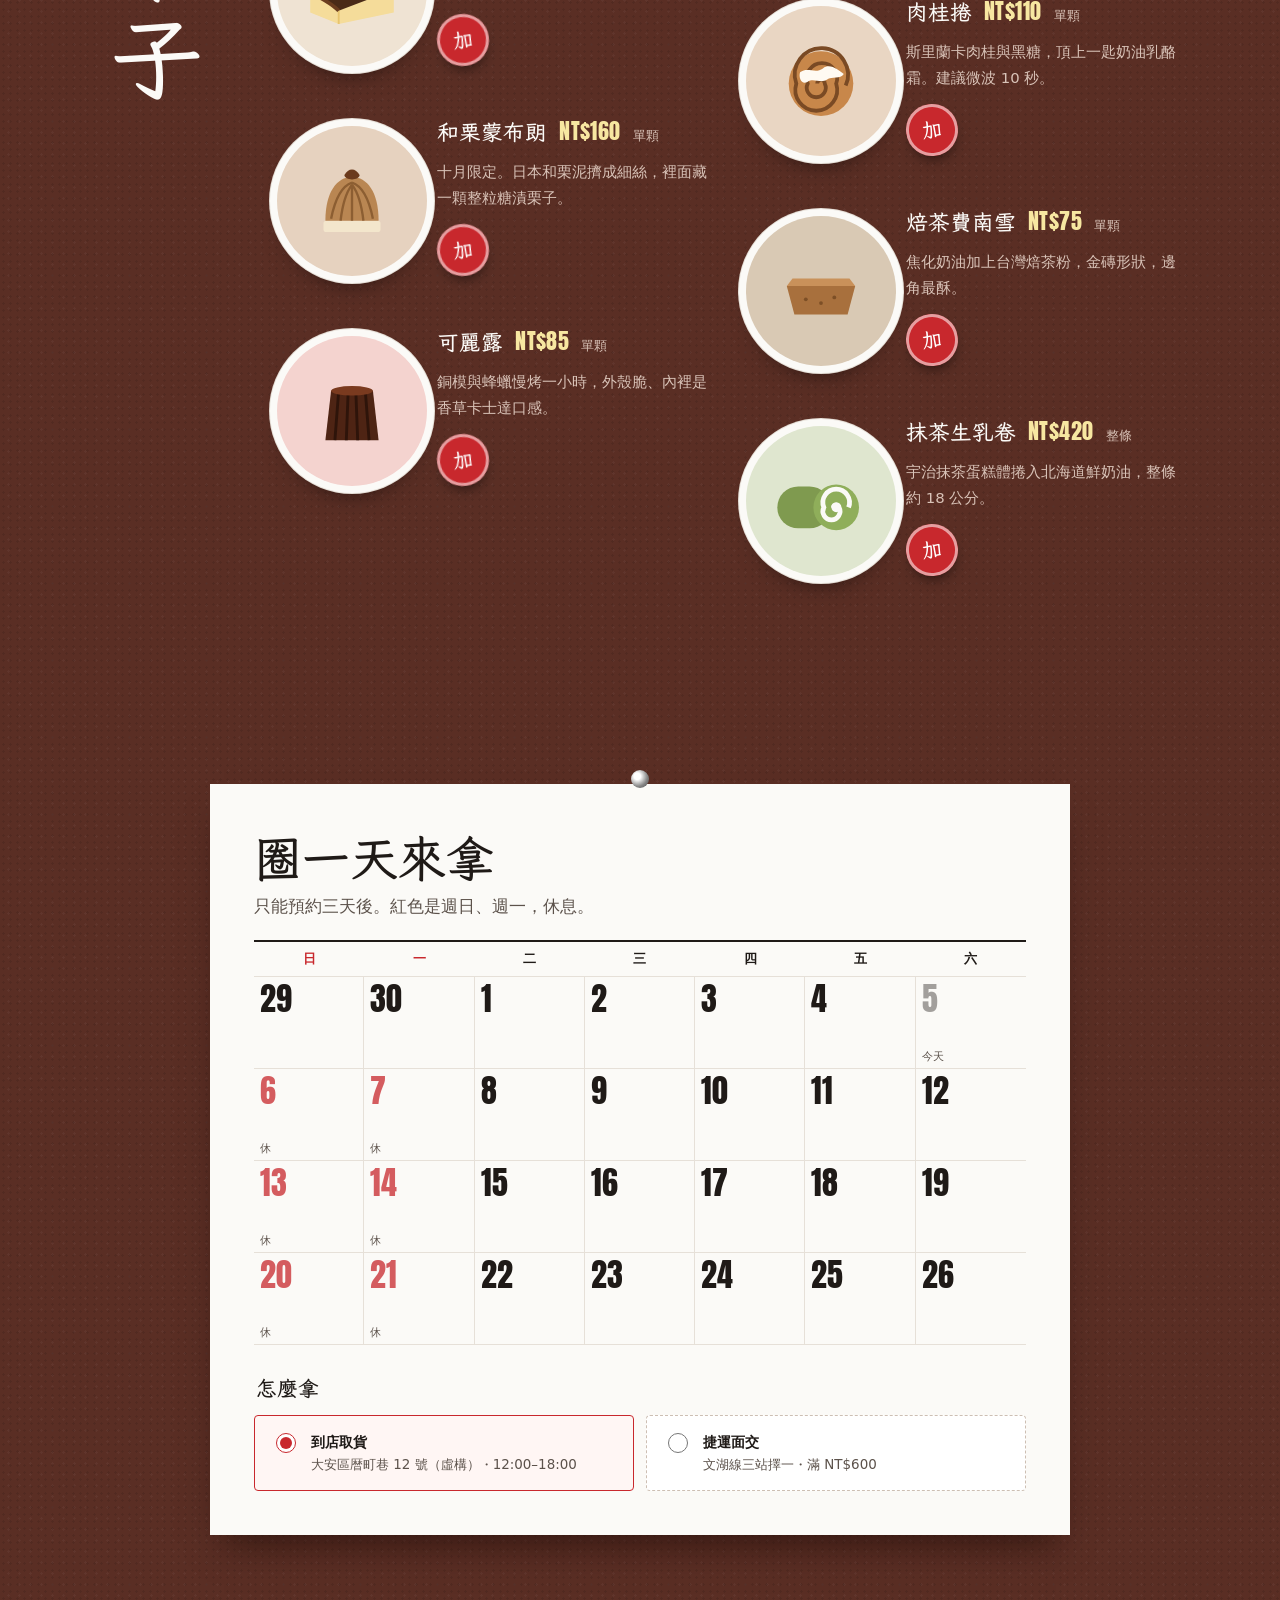
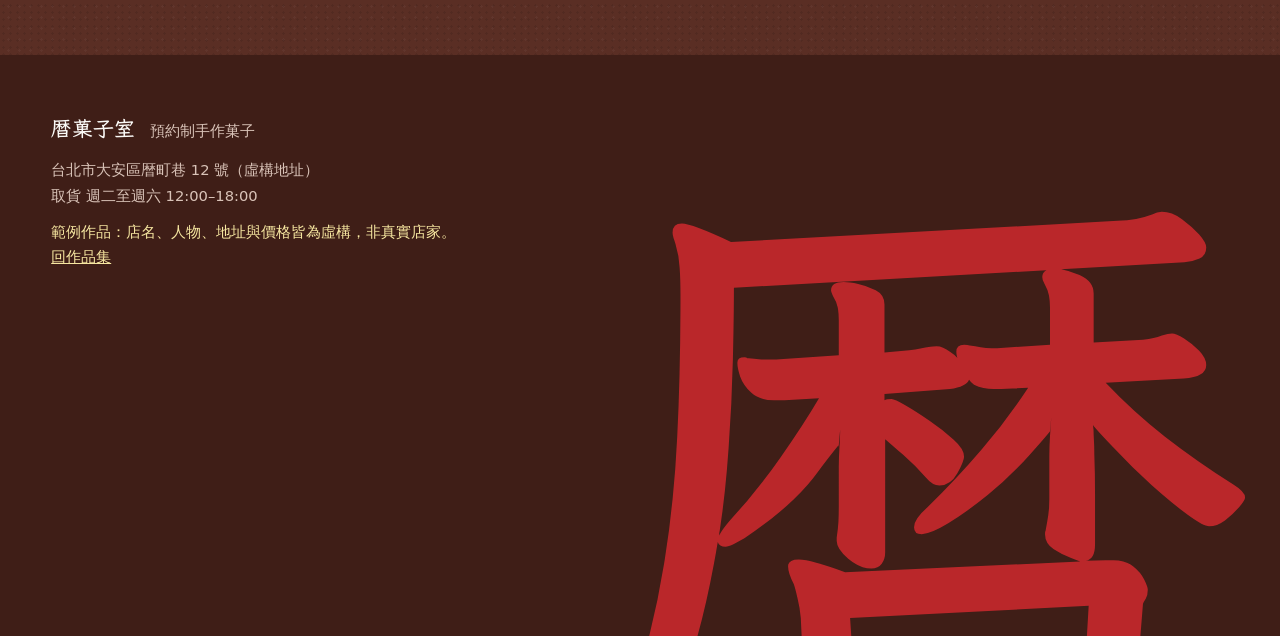
==== commit b8a34381: "Add back-to-portfolio link that returns to home or gallery Co-Authored-By: Claude Opus 5.5 <noreply@" ====
--- a/01-dessert/index.html
+++ b/01-dessert/index.html
@@ -131,11 +131,12 @@
   <div class="foot-info">
     <p><b>暦菓子室</b>　預約制手作菓子</p>
     <p>台北市大安區暦町巷 12 號（虛構地址）<br>取貨 週二至週六 12:00–18:00</p>
-    <p class="demo">範例作品：店名、人物、地址與價格皆為虛構，非真實店家。</p>
+    <p class="demo">範例作品：店名、人物、地址與價格皆為虛構，非真實店家。 <a data-back href="../">回作品集</a></p>
   </div>
   <p class="foot-glyph" aria-hidden="true">暦</p>
 </footer>
 
 <script src="script.js"></script>
+<script src="../assets/back.js"></script>
 </body>
 </html>
--- a/01-dessert/style.css
+++ b/01-dessert/style.css
@@ -61,13 +61,13 @@
 .tabs { position: fixed; top: 0; right: 10px; z-index: 55; display: flex; gap: 4px; }
 .tab {
   display: grid; place-items: center; position: relative;
-  width: 46px; min-height: 64px; padding: 14px 0 10px; text-decoration: none;
+  width: 46px; min-height: 72px; padding: 22px 0 10px; transform: translateY(-8px); text-decoration: none;
   writing-mode: vertical-rl; font-family: var(--hand); font-weight: 700; font-size: .92rem; letter-spacing: .12em;
   color: var(--ink); border-radius: 0 0 6px 6px;
   box-shadow: 0 6px 12px -6px rgba(0,0,0,.55);
-  transition: padding .35s var(--ease);
-}
-.tab:hover, .tab[aria-current="true"] { padding-top: 22px; }
+  transition: transform .35s var(--ease);
+}
+.tab:hover, .tab[aria-current="true"] { transform: translateY(0); }
 .tab-a { background: var(--memo); }
 .tab-b { background: var(--sakura); }
 .tab-c { background: var(--paper); }
@@ -81,8 +81,8 @@
 }
 @media (min-width: 1024px) {
   .tabs { top: 50%; right: 0; transform: translateY(-50%); flex-direction: column; gap: 6px; }
-  .tab { width: 48px; min-height: 0; padding: 18px 0; border-radius: 6px 0 0 6px; transform: translateX(6px); transition: transform .35s var(--ease); }
-  .tab:hover, .tab[aria-current="true"] { transform: translateX(0); padding-top: 18px; }
+  .tab { width: 48px; min-height: 0; padding: 18px 0; border-radius: 6px 0 0 6px; transform: translateX(6px); }
+  .tab:hover, .tab[aria-current="true"] { transform: translateX(0); }
   .tab-d { display: grid; }
 }
 
@@ -104,20 +104,20 @@
   background: var(--paper); color: var(--ink);
   padding: 22px clamp(18px, 4vw, 44px) 34px;
   display: grid; align-content: start;
-  filter: drop-shadow(0 18px 22px rgba(25, 8, 4, .45));
+  box-shadow: 0 18px 30px -12px rgba(25, 8, 4, .55);
   transform-origin: 50% 0;
 }
 .page-1 .sheet::before {
   content: ""; position: absolute; left: -6px; right: -6px; top: -30px; height: 34px; border-radius: 6px 6px 0 0;
-  background: linear-gradient(var(--red), var(--red-deep));
-  -webkit-mask: radial-gradient(circle 7px at 25% 55%, #0000 98%, #000) , radial-gradient(circle 7px at 75% 55%, #0000 98%, #000);
-  -webkit-mask-composite: source-in; mask-composite: intersect;
-  mask: radial-gradient(circle 7px at 25% 55%, #0000 98%, #000), radial-gradient(circle 7px at 75% 55%, #0000 98%, #000);
-}
-.page-2 .sheet, .page-3 .sheet {
-  -webkit-mask: linear-gradient(#000 0 0) 0 var(--zz) / 100% calc(100% - var(--zz)) no-repeat, conic-gradient(from 135deg at 50% 100%, #000 90deg, #0000 0) 0 0 / calc(2 * var(--zz)) var(--zz) repeat-x;
-  mask: linear-gradient(#000 0 0) 0 var(--zz) / 100% calc(100% - var(--zz)) no-repeat, conic-gradient(from 135deg at 50% 100%, #000 90deg, #0000 0) 0 0 / calc(2 * var(--zz)) var(--zz) repeat-x;
-  padding-top: calc(22px + var(--zz));
+  background:
+    radial-gradient(circle 7px at 25% 55%, var(--wall-deep) 96%, transparent),
+    radial-gradient(circle 7px at 75% 55%, var(--wall-deep) 96%, transparent),
+    linear-gradient(var(--red), var(--red-deep));
+}
+/* torn top edge drawn as a paper-coloured zigzag strip; iOS Safari crashed when whole sticky sheets were masked and filtered */
+.page-2 .sheet::before, .page-3 .sheet::before {
+  content: ""; position: absolute; left: 0; right: 0; top: calc(-1 * var(--zz) + 1px); height: var(--zz);
+  background: conic-gradient(from -45deg at 50% 100%, var(--paper) 90deg, transparent 0) 0 0 / calc(2 * var(--zz)) var(--zz) repeat-x;
 }
 .page-2 .sheet { rotate: .8deg; }
 .page-3 .sheet { rotate: -.6deg; }
@@ -146,9 +146,12 @@
 
 @supports (animation-timeline: view()) {
   @media (prefers-reduced-motion: no-preference) {
-    .page-1 .sheet { animation: recede linear both; animation-timeline: --p2; animation-range: entry 10% entry 100%; }
-    .page-2 .sheet { animation: recede linear both; animation-timeline: --p3; animation-range: entry 10% entry 100%; }
-    @keyframes recede { to { transform: translateY(-3%) scale(.93) rotate(-4deg); filter: drop-shadow(0 6px 8px rgba(25,8,4,.3)) brightness(.72); } }
+    .page-1 .sheet, .page-2 .sheet { animation: recede linear both; animation-range: entry 10% entry 100%; }
+    .page-1 .sheet::after, .page-2 .sheet::after { content: ""; position: absolute; inset: 0; background: var(--wall-deep); opacity: 0; pointer-events: none; animation: dim linear both; animation-range: entry 10% entry 100%; }
+    .page-1 .sheet, .page-1 .sheet::after { animation-timeline: --p2; }
+    .page-2 .sheet, .page-2 .sheet::after { animation-timeline: --p3; }
+    @keyframes recede { to { transform: translateY(-3%) scale(.93) rotate(-4deg); } }
+    @keyframes dim { to { opacity: .45; } }
   }
 }
 
@@ -197,7 +200,7 @@
 
 /* ---------- wall calendar ---------- */
 .koyomi { padding: clamp(40px, 8vw, 100px) var(--gutter) clamp(64px, 10vw, 120px); }
-.wall-cal { max-width: 860px; margin: 0 auto; background: var(--paper); color: var(--ink); padding: clamp(18px, 4vw, 44px); position: relative; filter: drop-shadow(0 22px 26px rgba(25,8,4,.5)); }
+.wall-cal { max-width: 860px; margin: 0 auto; background: var(--paper); color: var(--ink); padding: clamp(18px, 4vw, 44px); position: relative; box-shadow: 0 22px 34px -14px rgba(25,8,4,.6); }
 .wall-cal::before { content: ""; position: absolute; top: -14px; left: 50%; width: 18px; height: 18px; border-radius: 50%; translate: -50% 0; background: radial-gradient(circle at 35% 35%, #fff 0 20%, #888 60%, #444); }
 .wall-cal-head { display: grid; gap: 4px; margin-bottom: 18px; }
 .wall-cal-head h2 { font-size: clamp(2rem, 6vw, 3rem); }
